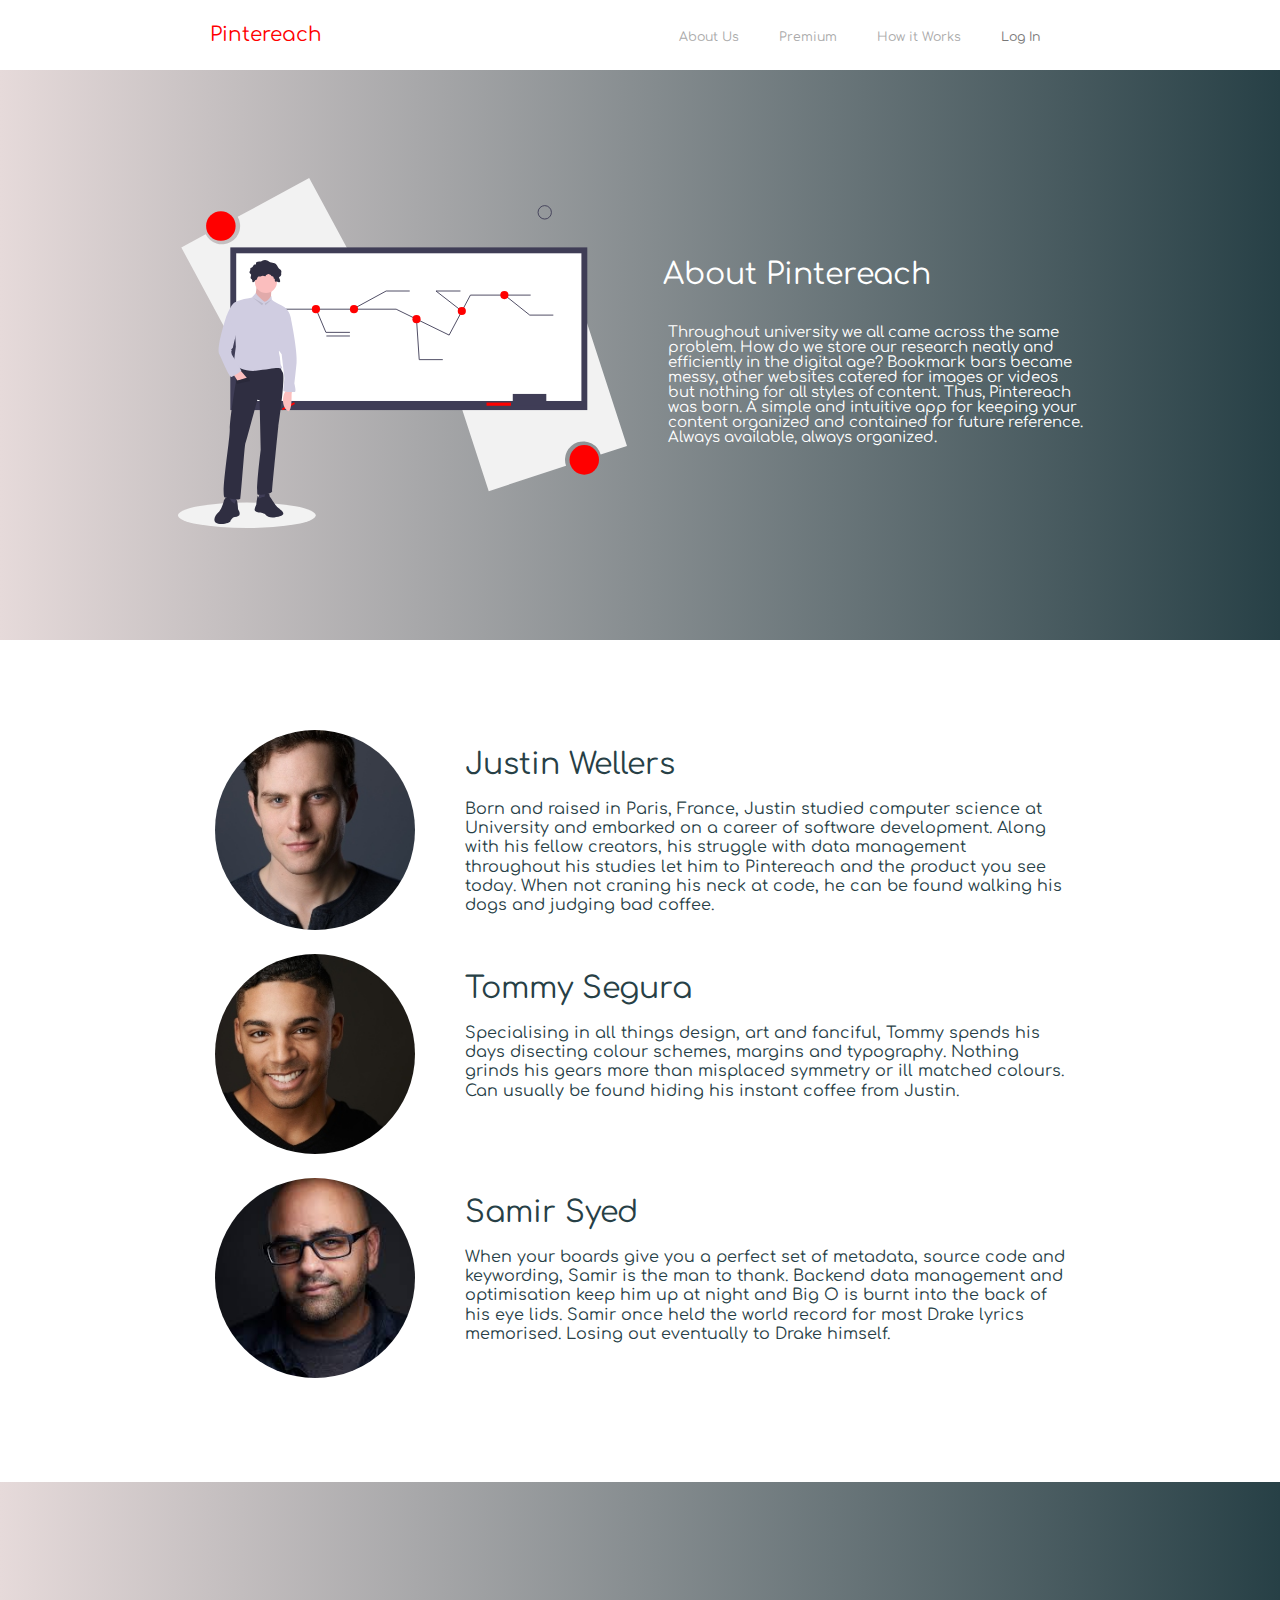
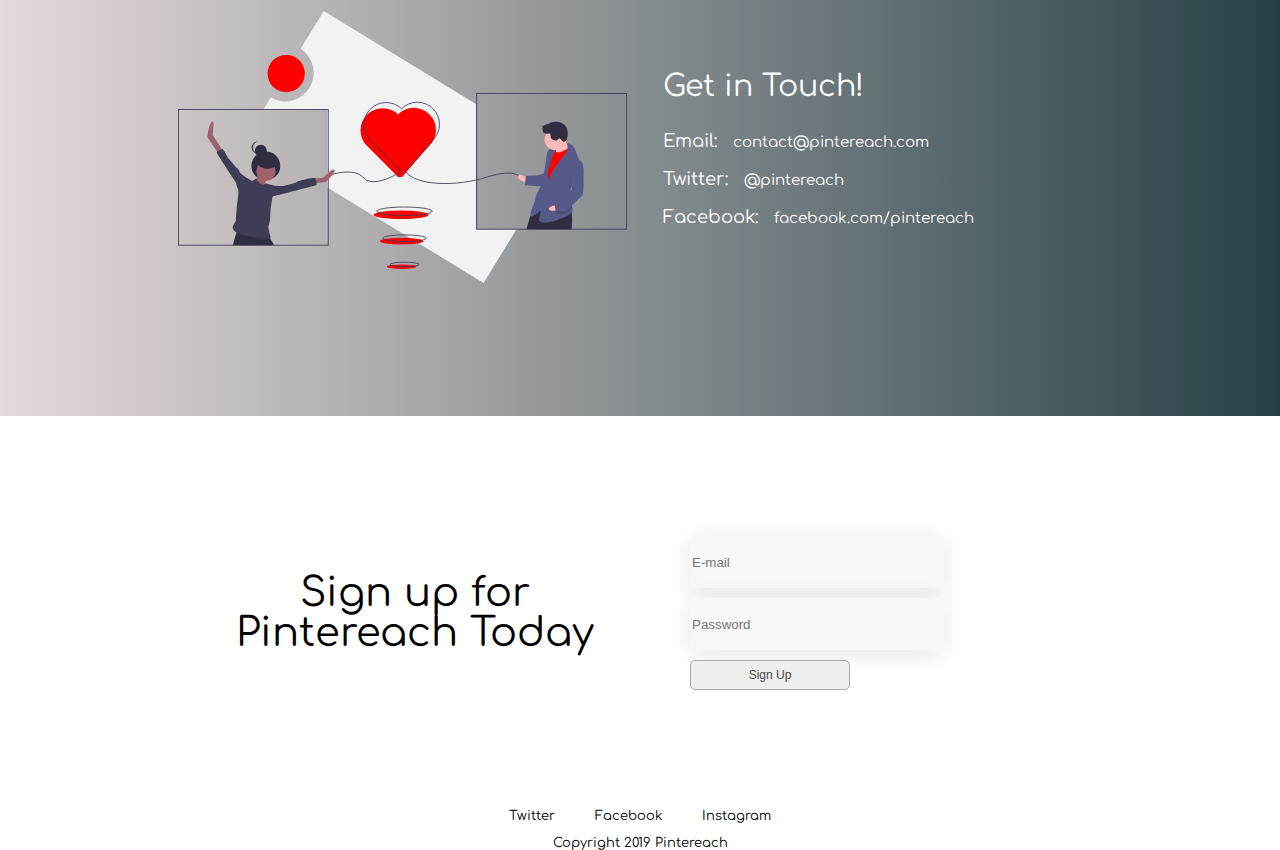
==== about.html @ 4278bf66 "about page styled and finished for mobile" ====
<!DOCTYPE html>
<html lang="en">

<head>
    <meta charset="UTF-8">
    <meta name="viewport" content="width=device-width, initial-scale=1.0">
    <meta http-equiv="X-UA-Compatible" content="ie=edge">
    <link href="https://fonts.googleapis.com/css?family=Comfortaa&display=swap" rel="stylesheet">
    <link rel="stylesheet" href="https://cdnjs.cloudflare.com/ajax/libs/font-awesome/4.7.0/css/font-awesome.min.css">
    <link rel="stylesheet" href="css/index.css">
    <link rel='shortcut icon' type='image/x-icon' href='favicon.ico' />
    <script defer src="JS/employeedata.js"></script>
    <script defer src="JS/index.js"></script>
    <title>Pintereach</title>
</head>

<body>
    <header>
        <div class="navbar">
            <div class="logo">
                <a href="index.html">
                    <h1>Pintereach</h1>
                </a>
            </div>
            <div class="nav">
                <ul>
                    <li><a href="about.html">About Us</a></li>
                    <li><a href="#">Premium</a></li>
                    <li><a href="howitworks.html">How it Works</a></li>
                    <li class="buttonlogin">Log In</li>
                    <li class="buttonloginmobile"><a href="mobilelogin.html">Log In</a></li>
                </ul>
            </div>
        </div>
    </header>
    <div class="about-us">
        <div class="about-top-container">
            <div class="about-left-side">
                <img src="IMG/aboutus.svg">
            </div>
            <div class="about-right-side">
                <h2>About Pintereach</h2>
                <p>Throughout university we all came across the same problem. How do we
                    store our research neatly and efficiently in the digital age? Bookmark
                    bars became messy, other websites catered for images or videos but nothing
                    for all styles of content. Thus, Pintereach was born. A simple and intuitive
                    app for keeping your content organized and contained for future reference.
                    Always available, always organized.
                </p>

            </div>
           

        </div>
        <div class="log-in hidden1">
                <div class="logo1"><a href="index.html">
                        <h1>Pintereach</h1>
                    </a></div>
                <input class="text1" placeholder="email">
                <input class="text1" placeholder="password">
                <button class="logged-button">Log In</button>
                <p>Not a member? <a class="signup-button" href="#signup">Sign up!</a></p>
            </div>


    </div>


    <div class="about-content">
        <div class="about-container">


        </div>

        <div class="log-in hidden1">
            <div class="logo1"><a href="index.html">
                    <h1>Pintereach</h1>
                </a></div>
            <input class="text1" placeholder="email">
            <input class="text1" placeholder="password">
            <button class="logged-button">Log In</button>
            <p>Not a member? <a class="signup-button" href="#signup">Sign up!</a></p>
        </div>
    </div>
    </div>
    </div>
    <div class="about-us">
        <div class="about-top-container">
            <div class="about-left-side">
                <img src="IMG/contactus2.svg">
            </div>
            <div class="about-right-side">
                <h2>Get in Touch!</h2>
                <h3>Email:   <span>  <a href="#">contact@pintereach.com</span></a></h3>
                <h3>Twitter:   <span>  <a href="#">@pintereach</span></a> </h3>
                <h3>Facebook:   <span>  <a href="#">facebook.com/pintereach</span></a></h3>

            </div>

        </div>
    </div>
    <div class="bottom-content">
        <div class="bottom-container-redo">
            <div class="left-bottom">
                <h1>Sign up for Pintereach Today</h1>
            </div>
            <div class="right-bottom" id="signup">
                <form>

                    <input id="input-one" type="text" name="email" placeholder="E-mail"><br>
                    <input id="input-two" type="text" name="password" placeholder="Password">
                </form>
                <button class="sign-up-button">Sign Up</button>
            </div>
            <div class="right-bottom-alt">
                <h2>Thanks, you will be e-mailed a confirmation
                    shortly.
                </h2>
            </div>

        </div>
    </div>


    <footer>

        <ul class="footer-links">
            <li><a href="#">Twitter</a></li>
            <li><a href="#">Facebook</a></li>
            <li><a href="#">Instagram</a></li>
        </ul>
        <p>Copyright 2019 Pintereach</p>
    </footer>
</body>

</html>
---- css/index.css ----
html,
body,
div,
span,
applet,
object,
iframe,
h1,
h2,
h3,
h4,
h5,
h6,
p,
blockquote,
pre,
a,
abbr,
acronym,
address,
big,
cite,
code,
del,
dfn,
em,
img,
ins,
kbd,
q,
s,
samp,
small,
strike,
strong,
sub,
sup,
tt,
var,
b,
u,
i,
center,
dl,
dt,
dd,
ol,
ul,
li,
fieldset,
form,
label,
legend,
table,
caption,
tbody,
tfoot,
thead,
tr,
th,
td,
article,
aside,
canvas,
details,
embed,
figure,
figcaption,
footer,
header,
hgroup,
menu,
nav,
output,
ruby,
section,
summary,
time,
mark,
audio,
video {
  margin: 0;
  padding: 0;
  border: 0;
  font-size: 100%;
  font: inherit;
  vertical-align: baseline;
}
/* HTML5 display-role reset for older browsers */
article,
aside,
details,
figcaption,
figure,
footer,
header,
hgroup,
menu,
nav,
section {
  display: block;
}
:root {
  font-size: 62.5%;
}
body {
  line-height: 1;
  box-sizing: border-box;
}
ol,
ul {
  list-style: none;
}
blockquote,
q {
  quotes: none;
}
blockquote:before,
blockquote:after,
q:before,
q:after {
  content: '';
  content: none;
}
table {
  border-collapse: collapse;
  border-spacing: 0;
}
a {
  text-decoration: none;
  color: inherit;
}
header {
  width: 100%;
  position: fixed;
  top: 0;
  margin: 0 auto;
  background-color: white;
  color: red;
  z-index: 1;
}
@media (max-width: 500px) {
  header {
    max-width: auto;
  }
}
header .logo {
  font-size: 2rem;
  padding-left: 2rem;
}
header .logo:hover {
  color: #d40202;
  cursor: pointer;
}
.navbar {
  max-width: 900px;
  margin: 0 auto;
  padding: 2.5rem 0;
  display: flex;
  align-items: baseline;
  justify-content: space-between;
  top: 0;
}
@media (max-width: 500px) {
  .navbar {
    flex-direction: column;
    align-items: center;
    width: 100%;
    padding: 1rem 0;
  }
}
.nav {
  font-size: 1.25rem;
  color: darkgrey;
}
@media (max-width: 500px) {
  .nav {
    padding-top: 1rem;
  }
}
ul {
  display: flex;
  margin-right: 3rem;
}
li {
  padding: 0 2rem;
  cursor: pointer;
}
@media (max-width: 500px) {
  li {
    padding: 0 1rem;
  }
}
li:nth-child(4) {
  color: #787878;
}
li:hover {
  color: #c8c8c8;
}
@media (max-width: 500px) {
  .buttonlogin {
    display: none;
  }
}
.buttonloginmobile {
  display: none;
}
@media (max-width: 500px) {
  .buttonloginmobile {
    display: block;
  }
}
.top-content {
  margin-top: 7rem;
  background-image: linear-gradient(to right, #E6DADA, #274046);
  display: flex;
}
@media (max-width: 500px) {
  .top-content {
    margin-top: 2rem;
  }
}
.top-container {
  margin: 0 auto;
  width: 950px;
  max-width: 950px;
  display: flex;
  justify-content: space-around;
  align-items: center;
  margin-top: 8rem;
  margin-bottom: 8rem;
}
.top-container .right-side {
  width: 100%;
  max-width: 450px;
  padding: 10rem 0;
}
.top-container .right-side h2 {
  font-size: 3rem;
  color: white;
  margin-bottom: 1rem;
  padding: 1rem;
}
.top-container .right-side p {
  font-size: 1.8rem;
  color: white;
  padding: 1.5rem;
}
.top-container .left-side {
  max-width: 450px;
}
.top-container .left-side img {
  height: auto;
  max-width: 100%;
}
@media (max-width: 500px) {
  .top-container {
    flex-direction: column-reverse;
    margin-top: 0rem;
  }
}
.middle-content {
  background-color: #f3f3f3;
}
.middle-container {
  max-width: 900px;
  margin: 0 auto;
  display: flex;
  justify-content: space-between;
  position: relative;
  top: 20%;
  padding-top: 10rem;
  padding-bottom: 10rem;
}
.text {
  max-width: 450px;
  padding: 2rem;
}
.text h3 {
  font-size: 2rem;
  padding-bottom: 2rem;
}
.text p {
  font-size: 1.5rem;
  line-height: 2rem;
}
@media (max-width: 500px) {
  .middle-container {
    flex-direction: column;
    justify-content: center;
    align-items: center;
    width: 100%;
  }
  .text {
    max-width: 90%;
  }
}
.bottom-container-redo {
  max-width: 900px;
  height: 100%;
  margin: 0 auto;
  display: flex;
  justify-content: space-between;
  align-items: center;
  margin-top: 12rem;
  margin-bottom: 12rem;
}
@media (max-width: 500px) {
  .bottom-container-redo {
    flex-direction: column;
    width: 100%;
  }
}
.bottom-container-redo .left-bottom {
  width: 100%;
  max-width: 450px;
  text-align: center;
}
@media (max-width: 500px) {
  .bottom-container-redo .left-bottom {
    margin-bottom: 5rem;
  }
}
.bottom-container-redo h1 {
  font-size: 4rem;
}
.bottom-container-redo .right-bottom {
  display: flex;
  flex-direction: column;
  align-items: center;
  width: 400px;
  max-width: 450px;
  display: block;
}
@media (max-width: 500px) {
  .bottom-container-redo .right-bottom {
    width: 80%;
  }
}
.bottom-container-redo .right-bottom input {
  width: 25rem;
  height: 5rem;
  margin-bottom: 1rem;
  background-color: #f8f8f8;
  border: 0px solid black;
  border-radius: 5px;
  box-shadow: 0px 4px 24px rgba(0, 0, 0, 0.1);
}
@media (max-width: 500px) {
  .bottom-container-redo .right-bottom input {
    width: 80%;
  }
}
.bottom-container-redo .right-bottom .sign-up-button {
  font-size: 1.2rem;
  width: 16rem;
  height: 3rem;
  border: 1px darkgrey solid;
  border-radius: 5px;
  color: #4b4a4a;
}
.bottom-container-redo .right-bottom .sign-up-button:hover {
  color: red;
}
.right-bottom-alt {
  display: none;
  width: 400px;
}
@media (max-width: 500px) {
  .right-bottom-alt {
    width: 80%;
  }
}
footer {
  height: 4rem;
  margin: 0 auto;
  font-size: 1.3rem;
  display: flex;
  flex-direction: column;
  align-items: center;
  justify-content: space-between;
}
@media (max-width: 500px) {
  footer {
    width: 100%;
  }
}
footer .footer-links {
  max-width: 800px;
  margin: 0 auto;
}
.middle-content-bottom {
  background-image: linear-gradient(to right, #274046, #E6DADA);
}
.middle-container-1 {
  margin: 0 auto;
  max-width: 950px;
  justify-content: space-between;
  align-items: center;
  display: flex;
  padding-top: 9rem;
  padding-bottom: 9rem;
}
@media (max-width: 500px) {
  .middle-container-1 {
    flex-direction: column;
  }
}
.left-side {
  max-width: 450px;
}
@media (max-width: 500px) {
  .left-side {
    margin-bottom: 4rem;
  }
}
.left-side h2 {
  font-size: 4rem;
  color: white;
  margin-bottom: 1rem;
  padding: 1rem;
}
.left-side p {
  font-size: 1.8rem;
  color: white;
  padding: 1.5rem;
}
.right-side {
  width: 100%;
  max-width: 450px;
  display: flex;
  justify-content: space-around;
  flex-wrap: wrap;
}
.right-side .image-container {
  width: 125px;
  padding-top: 1rem;
  transition: 0.2s ease-in-out;
  opacity: 0.9;
  filter: grayscale(40%);
}
@media (max-width: 500px) {
  .right-side .image-container {
    width: 100px;
  }
}
.right-side .image-container:hover {
  filter: grayscale(0%);
  transition: 0.2s ease-in-out;
}
.right-side img {
  height: auto;
  width: 100%;
}
.log-in {
  position: absolute;
  margin: auto;
  top: 42%;
  right: 50%;
  bottom: 80%;
  left: 65%;
  width: 280px;
  height: 340px;
  background-color: #eeeeee;
  box-shadow: 0px 4px 24px rgba(0, 0, 0, 0.3);
  display: flex;
  flex-direction: column;
  align-items: center;
  z-index: 2;
}
.log-in p {
  margin-top: 2rem;
  font-size: 1.2rem;
}
.log-in p a:hover {
  color: red;
}
.hidden1 {
  display: none;
}
.logo1 {
  font-size: 2.5rem;
  height: 4rem;
  color: red;
  border-bottom: 1px solid lightgrey;
  margin-top: 2rem;
}
.logo1:hover {
  opacity: 0.7;
}
.text1 {
  text-align: center;
  height: 5rem;
  width: 25rem;
  background-color: #f8f8f8;
  border: 0px solid black;
  border-radius: 5px;
  margin-top: 3rem;
  box-shadow: 0px 4px 24px rgba(0, 0, 0, 0.2);
}
.logged-button {
  margin-top: 3rem;
  width: 10rem;
  height: 3rem;
  border-radius: 5px;
}
.logged-button:hover {
  color: red;
  border: 1px solid red;
}
.wrapper {
  background-image: linear-gradient(to right, #E6DADA, #274046);
}
.login-container {
  margin: 0 auto;
  height: 40rem;
  width: 28rem;
  border: 1px white solid;
  background-color: #f3f3f3;
  box-shadow: 0px 4px 24px rgba(0, 0, 0, 0.3);
  margin-top: 8rem;
  display: flex;
  flex-direction: column;
  align-items: center;
}
.login-container h2 {
  color: red;
  margin-top: 2rem;
  margin-bottom: 3rem;
}
.about-us {
  margin-top: 7rem;
  background-image: linear-gradient(to right, #E6DADA, #274046);
  display: flex;
}
@media (max-width: 500px) {
  .about-us {
    margin-top: 2rem;
  }
}
.about-top-container {
  margin: 0 auto;
  width: 950px;
  max-width: 950px;
  display: flex;
  justify-content: space-around;
  align-items: center;
  margin-top: 8rem;
  margin-bottom: 8rem;
}
.about-right-side {
  width: 100%;
  max-width: 450px;
  padding: 10rem 0;
}
@media (max-width: 500px) {
  .about-right-side {
    text-align: center;
  }
}
.about-right-side h2 {
  font-size: 3rem;
  color: white;
  margin-bottom: 1rem;
  padding: 1rem;
}
.about-right-side h3 {
  font-size: 1.8rem;
  color: white;
  padding: 1rem;
}
.about-right-side h3 span {
  font-size: 1.5rem;
  padding-left: 1rem;
}
.about-right-side p {
  font-size: 1.5rem;
  color: white;
  padding: 1.5rem;
}
.about-left-side {
  max-width: 450px;
}
@media (max-width: 500px) {
  .about-left-side {
    max-width: 420px;
  }
}
.about-left-side img {
  height: auto;
  max-width: 100%;
}
@media (max-width: 500px) {
  .about-top-container {
    flex-direction: column-reverse;
    margin-top: 0rem;
  }
}
.about-content {
  margin-top: 1rem;
  display: flex;
}
@media (max-width: 500px) {
  .about-content {
    margin-top: 2rem;
  }
}
.about-container {
  margin: 0 auto;
  width: 950px;
  max-width: 950px;
  display: flex;
  flex-direction: column;
  margin-top: 8rem;
  margin-bottom: 1rem;
}
.employee {
  display: flex;
  justify-content: space-evenly;
  align-items: flex-start;
  margin-bottom: 2rem;
  color: #274046;
}
.employee h2 {
  font-size: 3rem;
  margin-bottom: 2rem;
}
@media (max-width: 500px) {
  .employee h2 {
    text-align: center;
  }
}
.employee p {
  font-size: 1.6rem;
  line-height: 120%;
}
@media (max-width: 500px) {
  .employee {
    flex-direction: column;
    align-items: center;
  }
}
.employee-left {
  width: 100%;
  max-width: 200px;
}
.employee-left img {
  height: auto;
  max-width: 100%;
  border-radius: 50%;
}
.employee-right {
  margin-top: 2rem;
  width: 100%;
  max-width: 600px;
}
@media (max-width: 500px) {
  .employee-right {
    width: 90%;
  }
}
body {
  font-family: 'Comfortaa', cursive;
  font-size: 2rem;
}
@media (max-width: 500px) {
  body {
    width: 100%;
  }
}
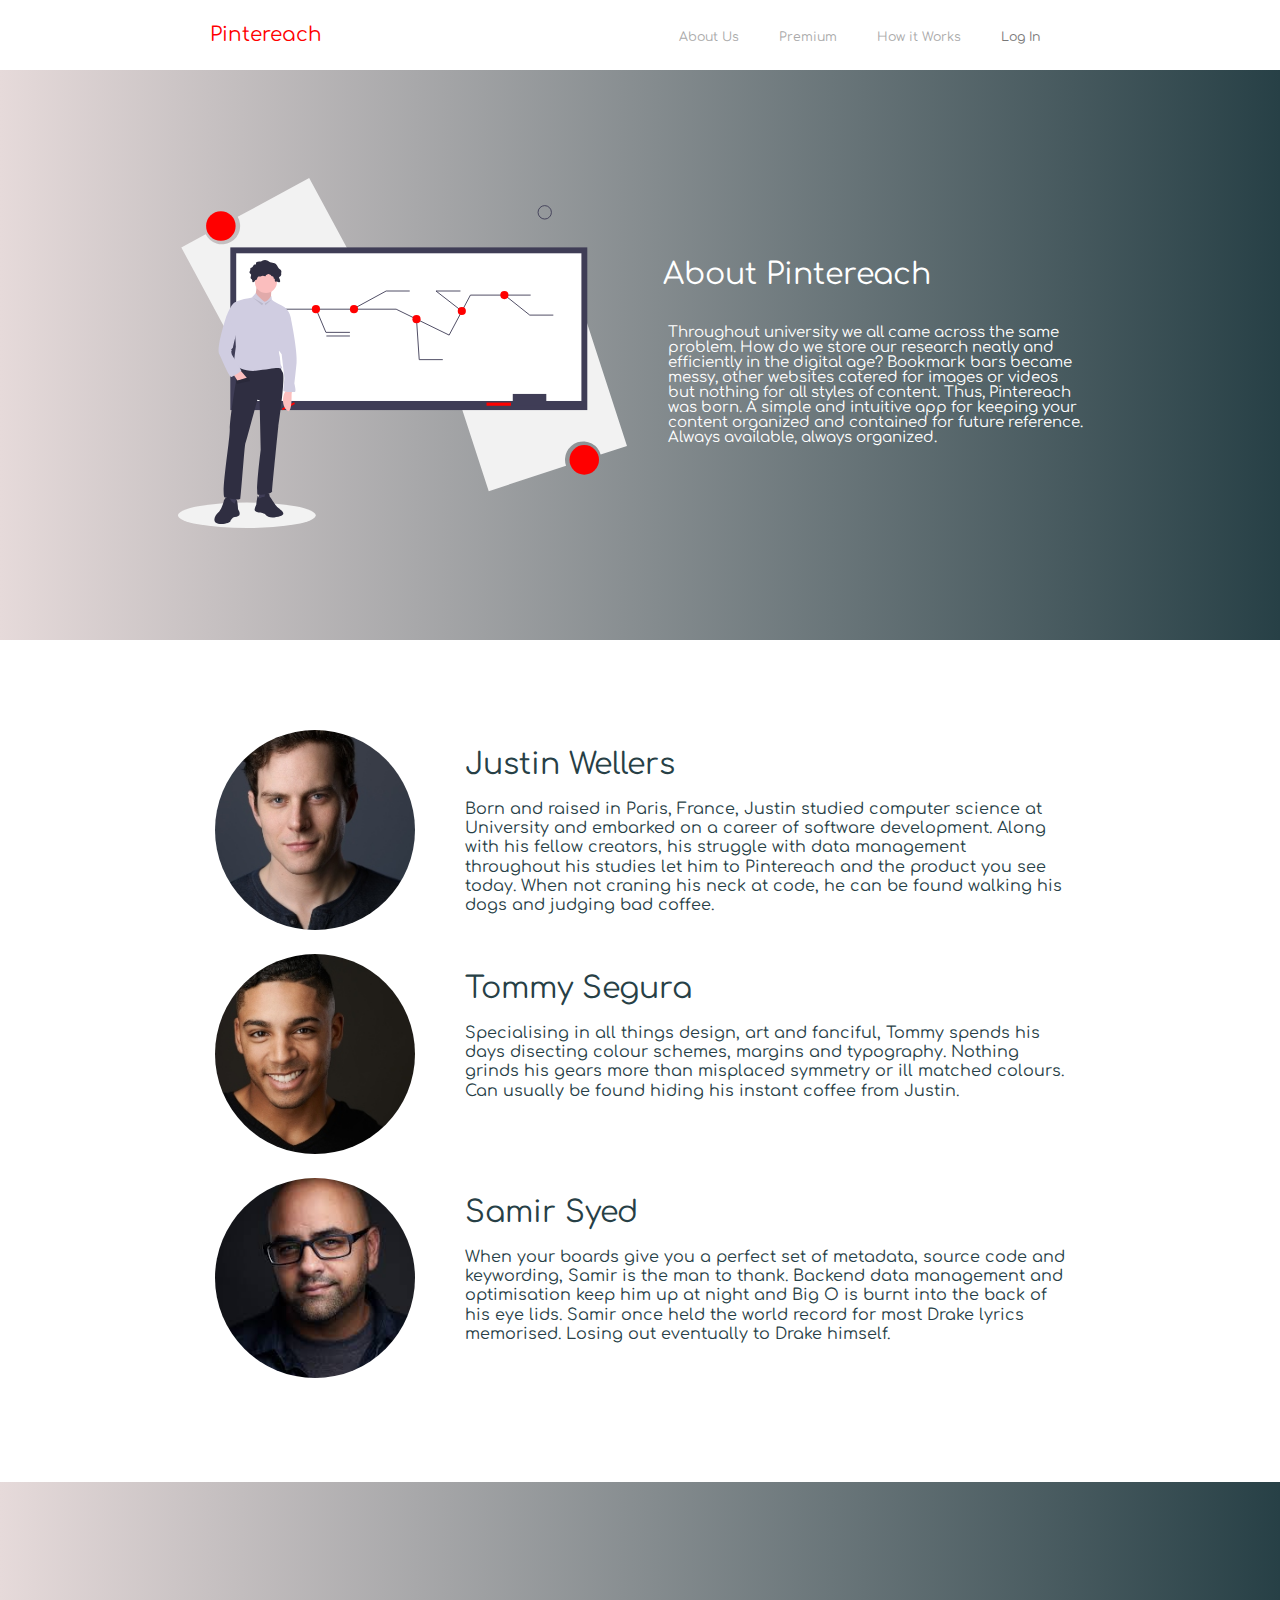
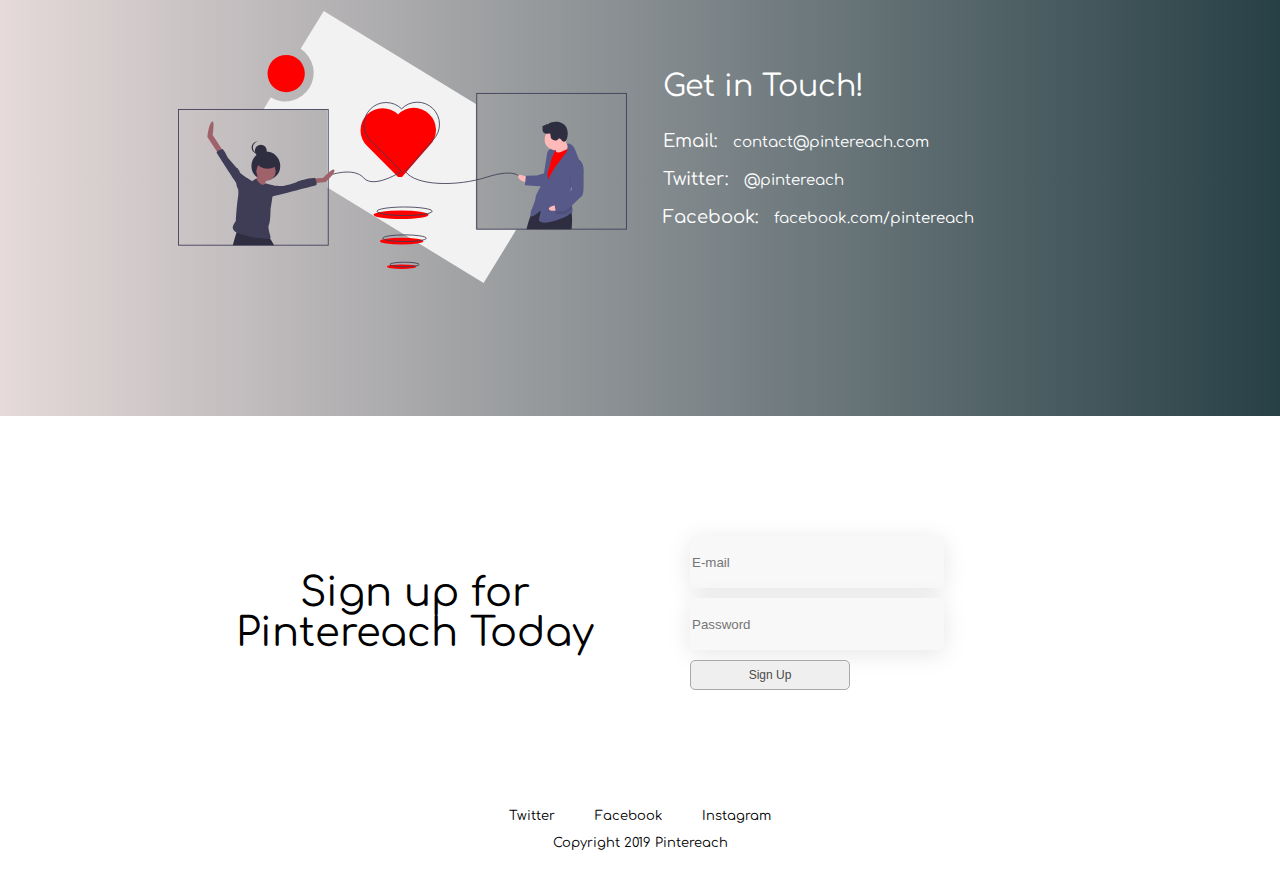
==== commit d00acca4: "updates" ====
--- a/about.html
+++ b/about.html
@@ -8,7 +8,7 @@
     <link href="https://fonts.googleapis.com/css?family=Comfortaa&display=swap" rel="stylesheet">
     <link rel="stylesheet" href="https://cdnjs.cloudflare.com/ajax/libs/font-awesome/4.7.0/css/font-awesome.min.css">
     <link rel="stylesheet" href="css/index.css">
-    <link rel='shortcut icon' type='image/x-icon' href='favicon.ico' />
+
     <script defer src="JS/employeedata.js"></script>
     <script defer src="JS/index.js"></script>
     <title>Pintereach</title>
@@ -25,7 +25,7 @@
             <div class="nav">
                 <ul>
                     <li><a href="about.html">About Us</a></li>
-                    <li><a href="#">Premium</a></li>
+                    <li><a href="premium.html">Premium</a></li>
                     <li><a href="howitworks.html">How it Works</a></li>
                     <li class="buttonlogin">Log In</li>
                     <li class="buttonloginmobile"><a href="mobilelogin.html">Log In</a></li>
--- a/css/index.css
+++ b/css/index.css
@@ -379,6 +379,7 @@
   flex-direction: column;
   align-items: center;
   justify-content: space-between;
+  margin-bottom: 2rem;
 }
 @media (max-width: 500px) {
   footer {
@@ -583,7 +584,7 @@
 }
 @media (max-width: 500px) {
   .about-left-side {
-    max-width: 420px;
+    max-width: 350px;
   }
 }
 .about-left-side img {
@@ -659,6 +660,195 @@
     width: 90%;
   }
 }
+.how-content {
+  margin-top: 7rem;
+  background-image: linear-gradient(to right, #E6DADA, #274046);
+  display: flex;
+}
+@media (max-width: 500px) {
+  .how-content {
+    margin-top: 2rem;
+  }
+}
+.how-container {
+  margin: 0 auto;
+  width: 950px;
+  max-width: 950px;
+  display: flex;
+  justify-content: space-around;
+  align-items: center;
+  margin-top: 8rem;
+  margin-bottom: 8rem;
+}
+.how-container .how-right-side {
+  width: 100%;
+  max-width: 450px;
+  padding: 10rem 0;
+}
+.how-container .how-right-side h2 {
+  font-size: 3rem;
+  color: white;
+  margin-bottom: 1rem;
+  padding: 1.5rem;
+}
+.how-container .how-right-side p {
+  font-size: 1.8rem;
+  color: white;
+  padding: 1.5rem;
+}
+.how-container .how-left-side {
+  max-width: 450px;
+}
+.how-container .how-left-side img {
+  height: auto;
+  max-width: 100%;
+}
+@media (max-width: 500px) {
+  .how-container .how-left-side img {
+    max-width: 300px;
+  }
+}
+@media (max-width: 500px) {
+  .how-container {
+    flex-direction: column-reverse;
+    margin-top: 0rem;
+  }
+}
+.how-middle-content {
+  background-color: #f3f3f3;
+}
+.how-middle-container {
+  max-width: 1100px;
+  margin: 0 auto;
+  display: flex;
+  justify-content: space-between;
+}
+.step-box {
+  display: flex;
+  flex-direction: column;
+  max-width: 230px;
+  margin-top: 8rem;
+  margin-bottom: 8rem;
+}
+.step-top {
+  width: 100%;
+  max-width: 230px;
+  margin-bottom: 3rem;
+  background-color: #f8f8f8;
+  border-radius: 50%;
+}
+.step-top img {
+  height: 200px;
+  max-width: 100%;
+}
+.step-bottom {
+  color: #274046;
+}
+.step-bottom h3 {
+  font-size: 1.8rem;
+  text-align: center;
+  margin-bottom: 1rem;
+}
+.step-bottom h3 span {
+  color: #525252;
+}
+.step-bottom p {
+  font-size: 1.5rem;
+}
+@media (max-width: 500px) {
+  .how-middle-container {
+    flex-direction: column;
+    justify-content: center;
+    align-items: center;
+    width: 100%;
+  }
+  .step-box {
+    margin-bottom: 2rem;
+    max-width: 350px;
+    align-items: center;
+  }
+  .step-bottomn {
+    width: 100%;
+    max-width: 100%;
+  }
+  .step-box:last-child {
+    margin-bottom: 7rem;
+  }
+}
+.premium-content {
+  margin-top: 7rem;
+  background-image: linear-gradient(to right, #E6DADA, #274046);
+  display: flex;
+}
+@media (max-width: 500px) {
+  .premium-content {
+    margin-top: 2rem;
+  }
+}
+.premium-container {
+  margin: 0 auto;
+  width: 950px;
+  max-width: 950px;
+  display: flex;
+  justify-content: space-around;
+  align-items: center;
+  margin-top: 13rem;
+  margin-bottom: 8rem;
+}
+.premium-container .premium-right-side {
+  width: 100%;
+  max-width: 450px;
+  padding-bottom: 8rem;
+}
+@media (max-width: 500px) {
+  .premium-container .premium-right-side {
+    text-align: center;
+    max-width: 400px;
+  }
+}
+.premium-container .premium-right-side h2 {
+  font-size: 3rem;
+  color: white;
+  padding: 1.5rem;
+}
+.premium-container .premium-right-side p {
+  font-size: 1.8rem;
+  color: white;
+  padding: 1.5rem;
+  margin-bottom: 2rem;
+}
+.premium-container .premium-right-side .freetrial {
+  display: inline;
+  font-size: 1.2rem;
+  color: white;
+  padding: 1.5rem;
+  border: 1px solid white;
+  margin: 3rem 0 0 1.5rem;
+  cursor: pointer;
+}
+.premium-container .premium-right-side .freetrial:hover {
+  color: red;
+  border: 1px solid red;
+}
+.premium-container .premium-left-side {
+  max-width: 400px;
+}
+.premium-container .premium-left-side img {
+  height: auto;
+  max-width: 100%;
+}
+@media (max-width: 500px) {
+  .premium-container .premium-left-side img {
+    max-width: 350px;
+  }
+}
+@media (max-width: 500px) {
+  .premium-container {
+    flex-direction: column-reverse;
+    margin-top: 0rem;
+    align-items: center;
+  }
+}
 body {
   font-family: 'Comfortaa', cursive;
   font-size: 2rem;
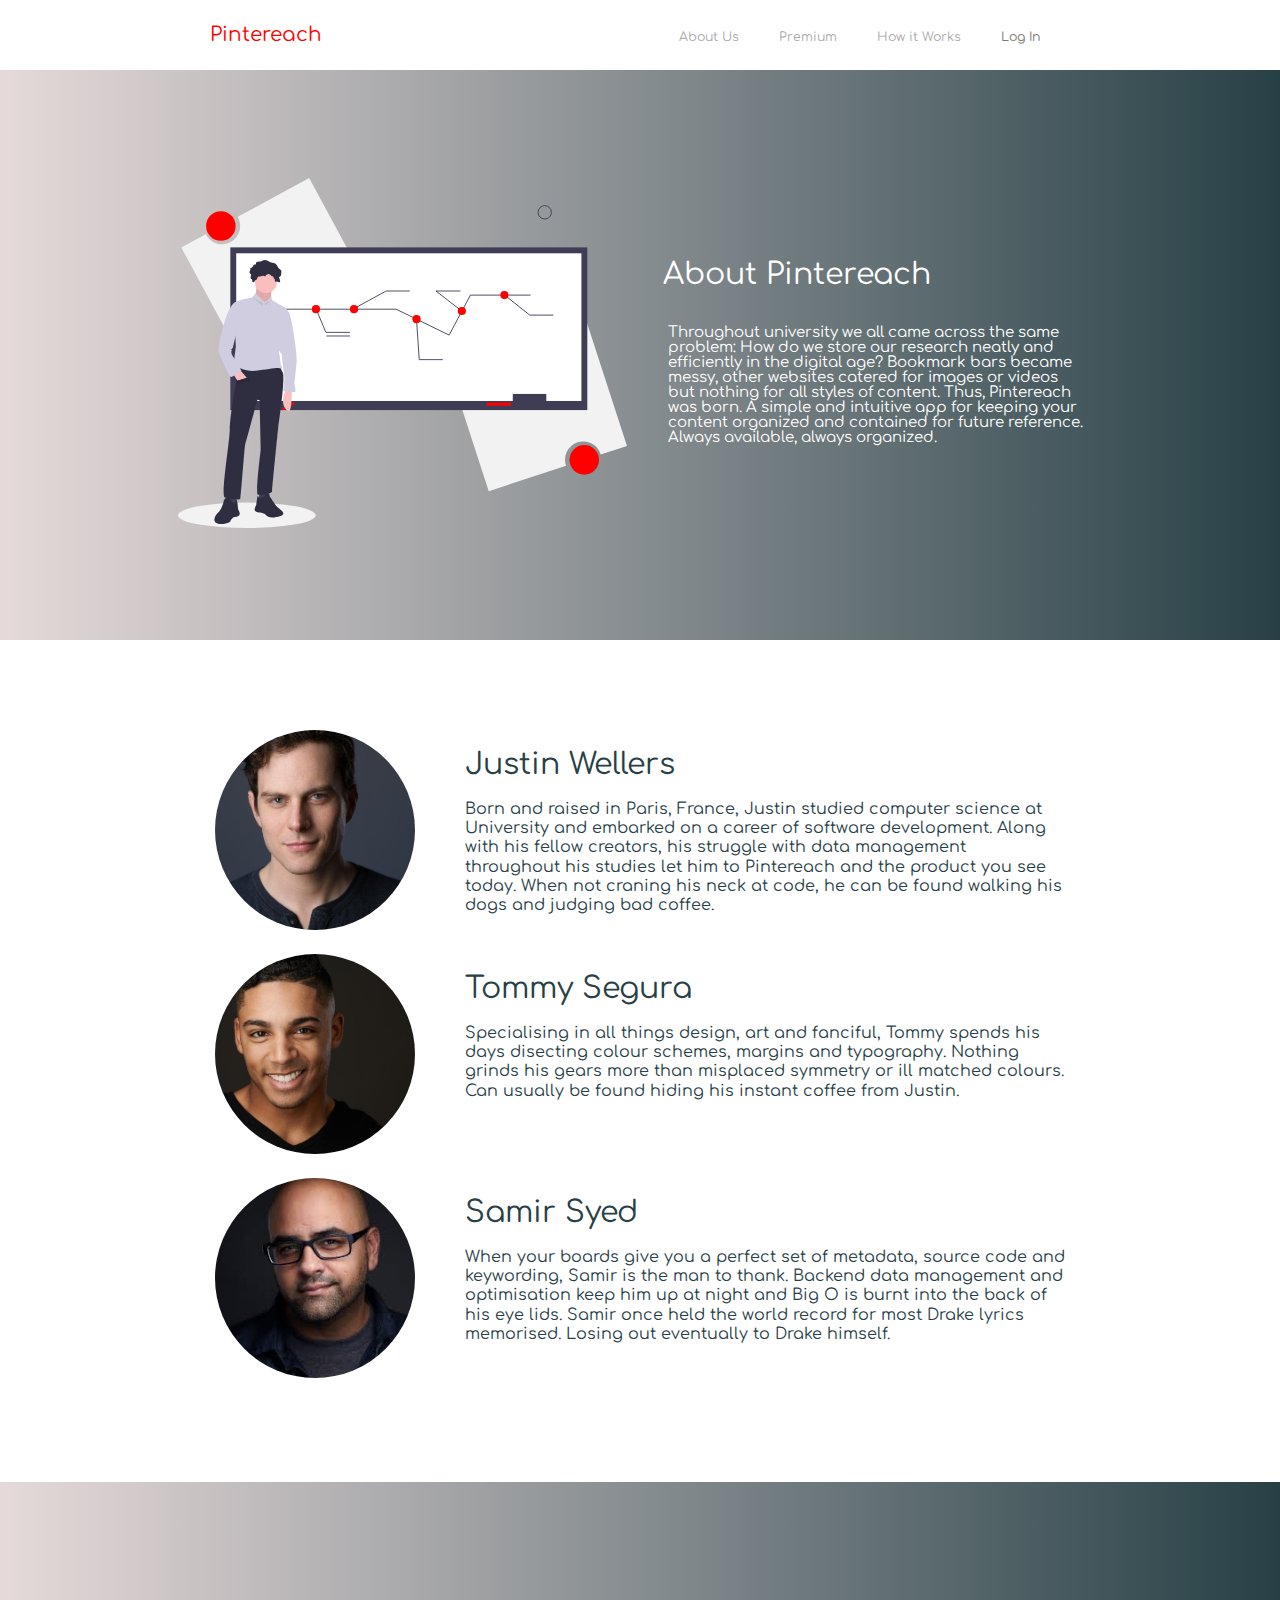
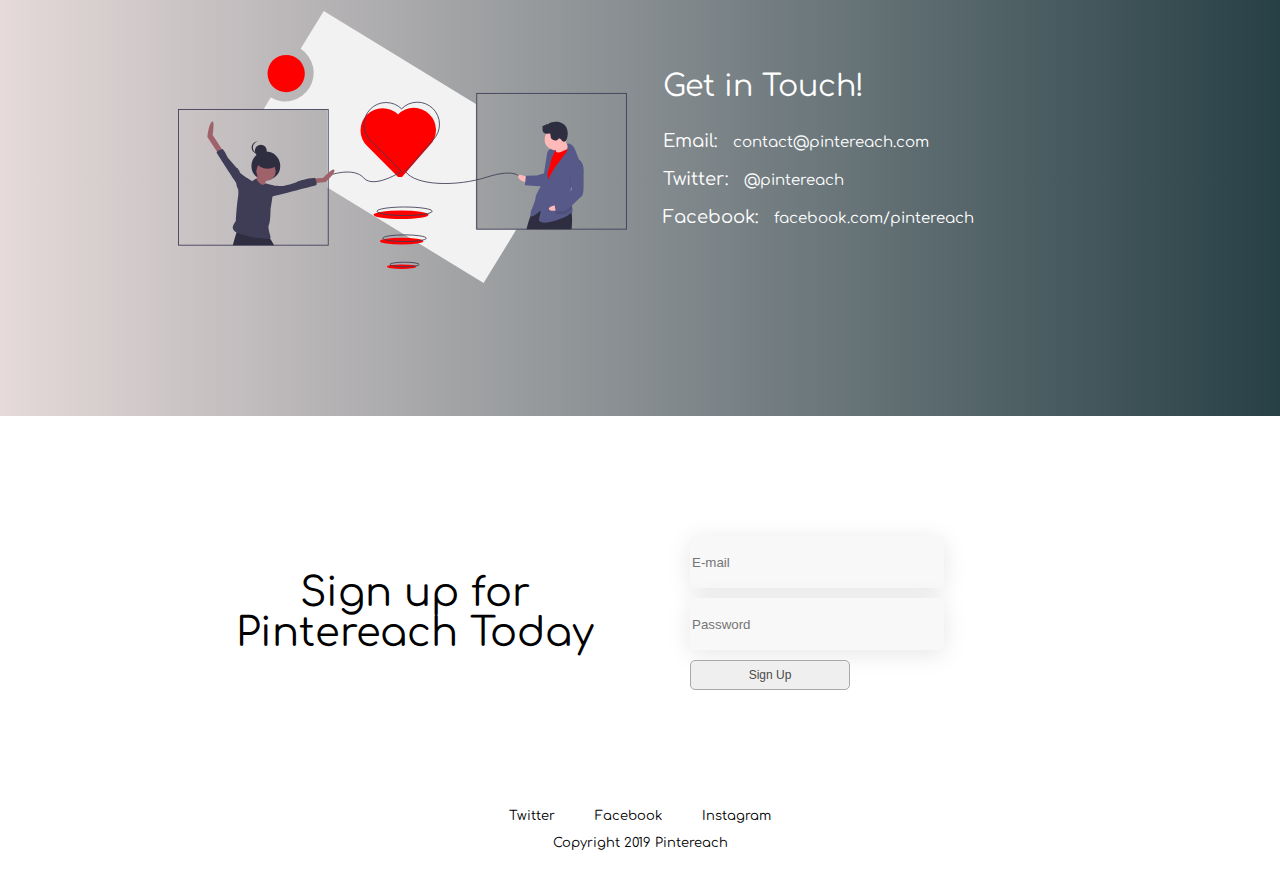
==== commit 60d0461b: "HTML refactor" ====
--- a/about.html
+++ b/about.html
@@ -8,12 +8,11 @@
     <link href="https://fonts.googleapis.com/css?family=Comfortaa&display=swap" rel="stylesheet">
     <link rel="stylesheet" href="https://cdnjs.cloudflare.com/ajax/libs/font-awesome/4.7.0/css/font-awesome.min.css">
     <link rel="stylesheet" href="css/index.css">
-
+    <link rel="icon" type="image/png" href="IMG/favicon2.png" />
     <script defer src="JS/employeedata.js"></script>
     <script defer src="JS/index.js"></script>
-    <title>Pintereach</title>
+    <title>Pintereach - About Us</title>
 </head>
-
 <body>
     <header>
         <div class="navbar">
@@ -40,38 +39,28 @@
             </div>
             <div class="about-right-side">
                 <h2>About Pintereach</h2>
-                <p>Throughout university we all came across the same problem. How do we
+                <p>Throughout university we all came across the same problem: How do we
                     store our research neatly and efficiently in the digital age? Bookmark
                     bars became messy, other websites catered for images or videos but nothing
                     for all styles of content. Thus, Pintereach was born. A simple and intuitive
                     app for keeping your content organized and contained for future reference.
                     Always available, always organized.
                 </p>
-
             </div>
-           
-
         </div>
         <div class="log-in hidden1">
-                <div class="logo1"><a href="index.html">
-                        <h1>Pintereach</h1>
-                    </a></div>
-                <input class="text1" placeholder="email">
-                <input class="text1" placeholder="password">
-                <button class="logged-button">Log In</button>
-                <p>Not a member? <a class="signup-button" href="#signup">Sign up!</a></p>
-            </div>
-
-
+            <div class="logo1"><a href="index.html">
+                    <h1>Pintereach</h1>
+                </a></div>
+            <input class="text1" placeholder="email">
+            <input class="text1" type="password" placeholder="password">
+            <button class="logged-button">Log In</button>
+            <p>Not a member? <a class="signup-button" href="#signup">Sign up!</a></p>
+        </div>
     </div>
-
-
     <div class="about-content">
         <div class="about-container">
-
-
         </div>
-
         <div class="log-in hidden1">
             <div class="logo1"><a href="index.html">
                     <h1>Pintereach</h1>
@@ -91,12 +80,10 @@
             </div>
             <div class="about-right-side">
                 <h2>Get in Touch!</h2>
-                <h3>Email:   <span>  <a href="#">contact@pintereach.com</span></a></h3>
-                <h3>Twitter:   <span>  <a href="#">@pintereach</span></a> </h3>
-                <h3>Facebook:   <span>  <a href="#">facebook.com/pintereach</span></a></h3>
-
+                <h3>Email: <span> <a href="#">contact@pintereach.com</span></a></h3>
+                <h3>Twitter: <span> <a href="#">@pintereach</span></a> </h3>
+                <h3>Facebook: <span> <a href="#">facebook.com/pintereach</span></a></h3>
             </div>
-
         </div>
     </div>
     <div class="bottom-content">
@@ -106,9 +93,8 @@
             </div>
             <div class="right-bottom" id="signup">
                 <form>
-
                     <input id="input-one" type="text" name="email" placeholder="E-mail"><br>
-                    <input id="input-two" type="text" name="password" placeholder="Password">
+                    <input id="input-two" type="password" name="password" placeholder="Password">
                 </form>
                 <button class="sign-up-button">Sign Up</button>
             </div>
@@ -117,13 +103,9 @@
                     shortly.
                 </h2>
             </div>
-
         </div>
     </div>
-
-
     <footer>
-
         <ul class="footer-links">
             <li><a href="#">Twitter</a></li>
             <li><a href="#">Facebook</a></li>
--- a/css/index.css
+++ b/css/index.css
@@ -335,6 +335,7 @@
 @media (max-width: 500px) {
   .bottom-container-redo .right-bottom {
     width: 80%;
+    margin-left: 5rem;
   }
 }
 .bottom-container-redo .right-bottom input {
@@ -454,7 +455,7 @@
   width: 100%;
 }
 .log-in {
-  position: absolute;
+  position: fixed;
   margin: auto;
   top: 42%;
   right: 50%;
@@ -726,7 +727,7 @@
 .step-box {
   display: flex;
   flex-direction: column;
-  max-width: 230px;
+  max-width: 400px;
   margin-top: 8rem;
   margin-bottom: 8rem;
 }
@@ -845,8 +846,69 @@
 @media (max-width: 500px) {
   .premium-container {
     flex-direction: column-reverse;
-    margin-top: 0rem;
+    margin-top: 8rem;
     align-items: center;
+  }
+}
+.premium-middle-content {
+  background-color: #f3f3f3;
+}
+.premium-middle-container {
+  max-width: 1000px;
+  margin: 0 auto;
+  display: flex;
+  justify-content: space-between;
+}
+.premium-box {
+  display: flex;
+  flex-direction: column;
+  max-width: 230px;
+  margin-top: 8rem;
+  margin-bottom: 8rem;
+}
+.premium-top {
+  width: 100%;
+  max-width: 230px;
+  margin-bottom: 3rem;
+  background-color: #f8f8f8;
+  border-radius: 50%;
+}
+.premium-top img {
+  height: 200px;
+  max-width: 100%;
+}
+.premium-bottom {
+  color: #274046;
+}
+.premium-bottom h3 {
+  font-size: 1.8rem;
+  text-align: center;
+  margin-bottom: 1rem;
+}
+.premium-bottom h3 span {
+  color: #525252;
+}
+.premium-bottom p {
+  font-size: 1.5rem;
+}
+@media (max-width: 500px) {
+  .premium-middle-container {
+    flex-direction: column;
+    justify-content: center;
+    align-items: center;
+    width: 100%;
+  }
+  .premium-box {
+    margin-bottom: 2rem;
+    max-width: 350px;
+    align-items: center;
+  }
+  .premium-bottomn {
+    width: 100%;
+    max-width: 100%;
+  }
+  .premium-box:last-child {
+    margin-bottom: 7rem;
   }
 }
 body {
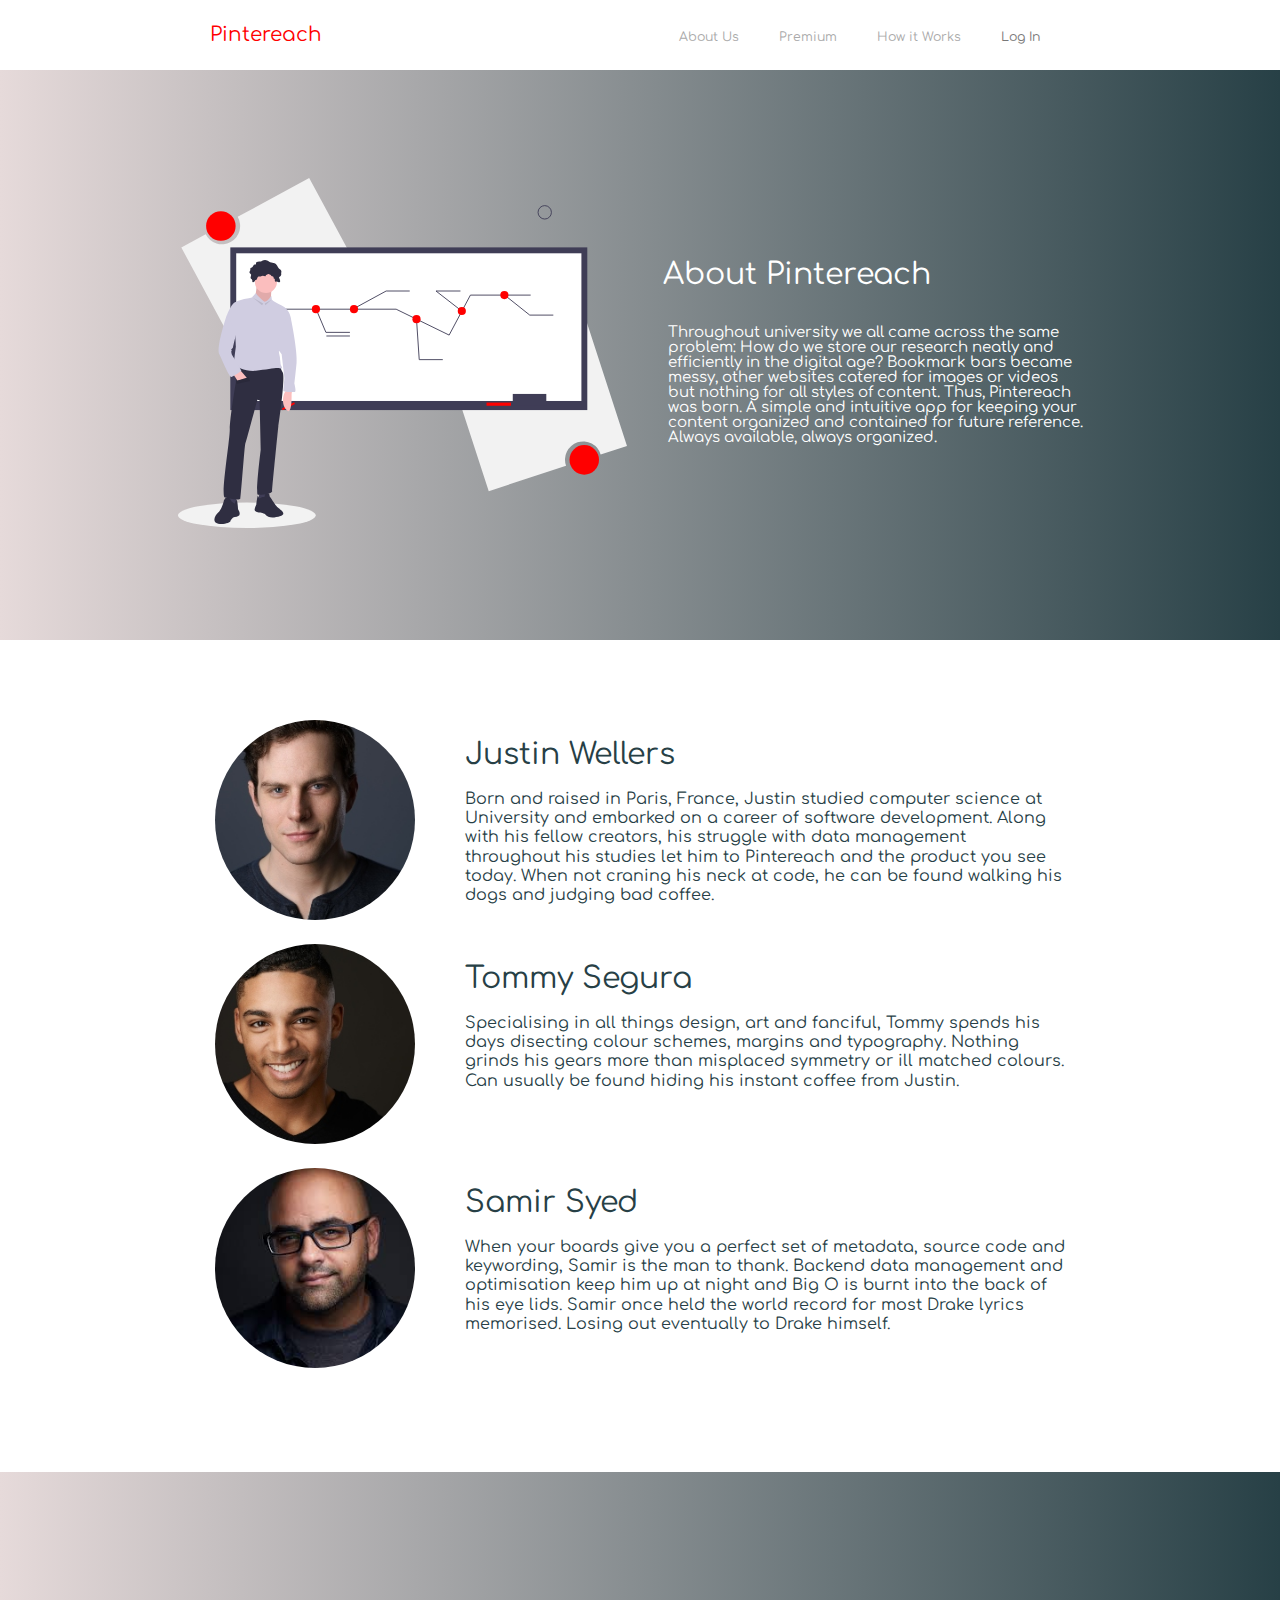
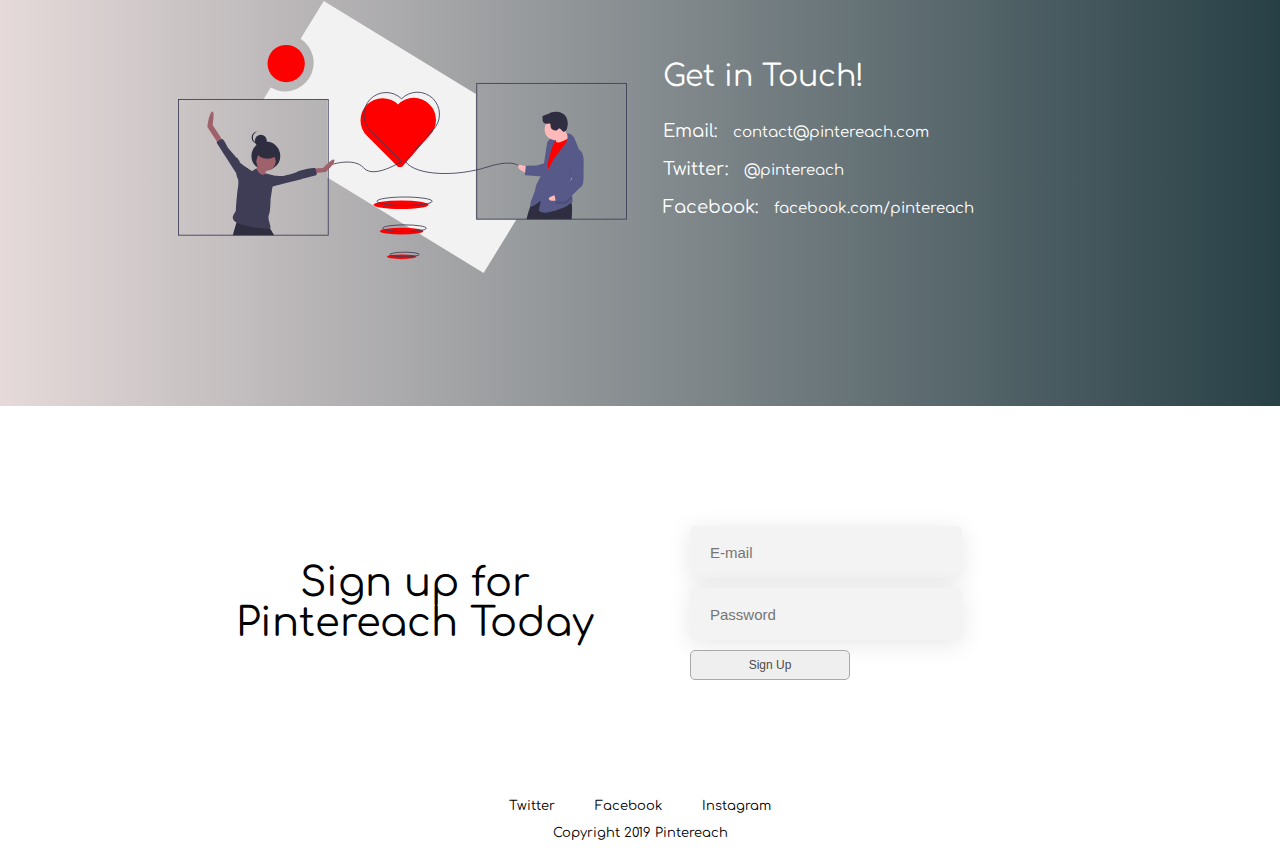
==== commit eead8d4d: "side nav bar added" ====
--- a/about.html
+++ b/about.html
@@ -11,8 +11,10 @@
     <link rel="icon" type="image/png" href="IMG/favicon2.png" />
     <script defer src="JS/employeedata.js"></script>
     <script defer src="JS/index.js"></script>
+    <script defer src="JS/sidenav.js"></script>
     <title>Pintereach - About Us</title>
 </head>
+
 <body>
     <header>
         <div class="navbar">
@@ -30,9 +32,24 @@
                     <li class="buttonloginmobile"><a href="mobilelogin.html">Log In</a></li>
                 </ul>
             </div>
+            <div class="hamburger">
+                    <div class="line"></div>
+                    <div class="line"></div>
+                    <div class="line"></div>
+                </div>
         </div>
     </header>
-    <div class="about-us">
+    <div class="side-nav">
+            <div class="close"> X</div>
+            <div class="side-nav-bar">
+                    <a href="about.html">About Us</a>
+                        <a href="premium.html">Premium</a>
+                        <a href="howitworks.html">How it Works</a>
+                        <a href="mobilelogin.html">Log In</a>
+            </div>
+    
+        </div>
+    <section class="about-us">
         <div class="about-top-container">
             <div class="about-left-side">
                 <img src="IMG/aboutus.svg">
@@ -57,23 +74,21 @@
             <button class="logged-button">Log In</button>
             <p>Not a member? <a class="signup-button" href="#signup">Sign up!</a></p>
         </div>
-    </div>
-    <div class="about-content">
+    </section>
+    <section class="about-content">
         <div class="about-container">
+            <div class="log-in hidden1">
+                <div class="logo1"><a href="index.html">
+                        <h1>Pintereach</h1>
+                    </a></div>
+                <input class="text1" placeholder="email">
+                <input class="text1" placeholder="password">
+                <button class="logged-button">Log In</button>
+                <p>Not a member? <a class="signup-button" href="#signup">Sign up!</a></p>
+            </div>
         </div>
-        <div class="log-in hidden1">
-            <div class="logo1"><a href="index.html">
-                    <h1>Pintereach</h1>
-                </a></div>
-            <input class="text1" placeholder="email">
-            <input class="text1" placeholder="password">
-            <button class="logged-button">Log In</button>
-            <p>Not a member? <a class="signup-button" href="#signup">Sign up!</a></p>
-        </div>
-    </div>
-    </div>
-    </div>
-    <div class="about-us">
+    </section>
+    <section class="about-us">
         <div class="about-top-container">
             <div class="about-left-side">
                 <img src="IMG/contactus2.svg">
@@ -85,8 +100,8 @@
                 <h3>Facebook: <span> <a href="#">facebook.com/pintereach</span></a></h3>
             </div>
         </div>
-    </div>
-    <div class="bottom-content">
+    </section>
+    <section class="bottom-content">
         <div class="bottom-container-redo">
             <div class="left-bottom">
                 <h1>Sign up for Pintereach Today</h1>
@@ -104,7 +119,7 @@
                 </h2>
             </div>
         </div>
-    </div>
+    </section>
     <footer>
         <ul class="footer-links">
             <li><a href="#">Twitter</a></li>
--- a/css/index.css
+++ b/css/index.css
@@ -163,7 +163,6 @@
 }
 @media (max-width: 500px) {
   .navbar {
-    flex-direction: column;
     align-items: center;
     width: 100%;
     padding: 1rem 0;
@@ -173,9 +172,10 @@
   font-size: 1.25rem;
   color: darkgrey;
 }
-@media (max-width: 500px) {
+@media (max-width: 700px) {
   .nav {
     padding-top: 1rem;
+    display: none;
   }
 }
 ul {
@@ -197,7 +197,7 @@
 li:hover {
   color: #c8c8c8;
 }
-@media (max-width: 500px) {
+@media (max-width: 850px) {
   .buttonlogin {
     display: none;
   }
@@ -205,10 +205,60 @@
 .buttonloginmobile {
   display: none;
 }
-@media (max-width: 500px) {
+@media (max-width: 850px) {
   .buttonloginmobile {
     display: block;
   }
+}
+.hamburger {
+  height: 20px;
+  width: 20px;
+  display: none;
+  margin-right: 5rem;
+}
+@media (max-width: 700px) {
+  .hamburger {
+    display: block;
+  }
+}
+.hamburger .line {
+  height: 3px;
+  width: 20px;
+  background-color: lightgrey;
+  margin-top: 3px;
+}
+.side-nav {
+  width: 0px;
+  overflow: hidden;
+  height: 100vh;
+  background-color: black;
+  color: white;
+  opacity: 0.8;
+  display: flex;
+  flex-direction: column;
+  align-items: center;
+  position: fixed;
+  top: 0;
+  right: 0;
+  z-index: 3;
+}
+.side-nav-bar {
+  display: flex;
+  flex-direction: column;
+  height: 400px;
+  justify-content: space-evenly;
+  margin-top: 5rem;
+}
+.side-nav-bar a:hover {
+  color: darkgrey;
+}
+.close {
+  position: absolute;
+  top: 0;
+  left: 0;
+  margin-top: 2rem;
+  margin-left: 2rem;
+  cursor: pointer;
 }
 .top-content {
   margin-top: 7rem;
@@ -342,10 +392,12 @@
   width: 25rem;
   height: 5rem;
   margin-bottom: 1rem;
-  background-color: #f8f8f8;
+  background-color: #f3f3f3;
   border: 0px solid black;
   border-radius: 5px;
   box-shadow: 0px 4px 24px rgba(0, 0, 0, 0.1);
+  padding-left: 2rem;
+  font-size: 1.5rem;
 }
 @media (max-width: 500px) {
   .bottom-container-redo .right-bottom input {
@@ -362,6 +414,7 @@
 }
 .bottom-container-redo .right-bottom .sign-up-button:hover {
   color: red;
+  border: 1px red solid;
 }
 .right-bottom-alt {
   display: none;
@@ -392,7 +445,7 @@
   margin: 0 auto;
 }
 .middle-content-bottom {
-  background-image: linear-gradient(to right, #274046, #E6DADA);
+  background-image: linear-gradient(to right, #E6DADA, #274046);
 }
 .middle-container-1 {
   margin: 0 auto;
@@ -463,7 +516,7 @@
   left: 65%;
   width: 280px;
   height: 340px;
-  background-color: #eeeeee;
+  background-color: #f3f3f3;
   box-shadow: 0px 4px 24px rgba(0, 0, 0, 0.3);
   display: flex;
   flex-direction: column;
@@ -494,7 +547,7 @@
   text-align: center;
   height: 5rem;
   width: 25rem;
-  background-color: #f8f8f8;
+  background-color: #f3f3f3;
   border: 0px solid black;
   border-radius: 5px;
   margin-top: 3rem;
@@ -599,7 +652,6 @@
   }
 }
 .about-content {
-  margin-top: 1rem;
   display: flex;
 }
 @media (max-width: 500px) {
@@ -694,7 +746,7 @@
 }
 .how-container .how-right-side p {
   font-size: 1.8rem;
-  color: white;
+  color: #f3f3f3;
   padding: 1.5rem;
 }
 .how-container .how-left-side {
@@ -735,7 +787,7 @@
   width: 100%;
   max-width: 230px;
   margin-bottom: 3rem;
-  background-color: #f8f8f8;
+  background-color: #f3f3f3;
   border-radius: 50%;
 }
 .step-top img {
@@ -851,7 +903,7 @@
   }
 }
 .premium-middle-content {
-  background-color: #f3f3f3;
+  background-color: white;
 }
 .premium-middle-container {
   max-width: 1000px;
@@ -870,7 +922,7 @@
   width: 100%;
   max-width: 230px;
   margin-bottom: 3rem;
-  background-color: #f8f8f8;
+  background-color: white;
   border-radius: 50%;
 }
 .premium-top img {
